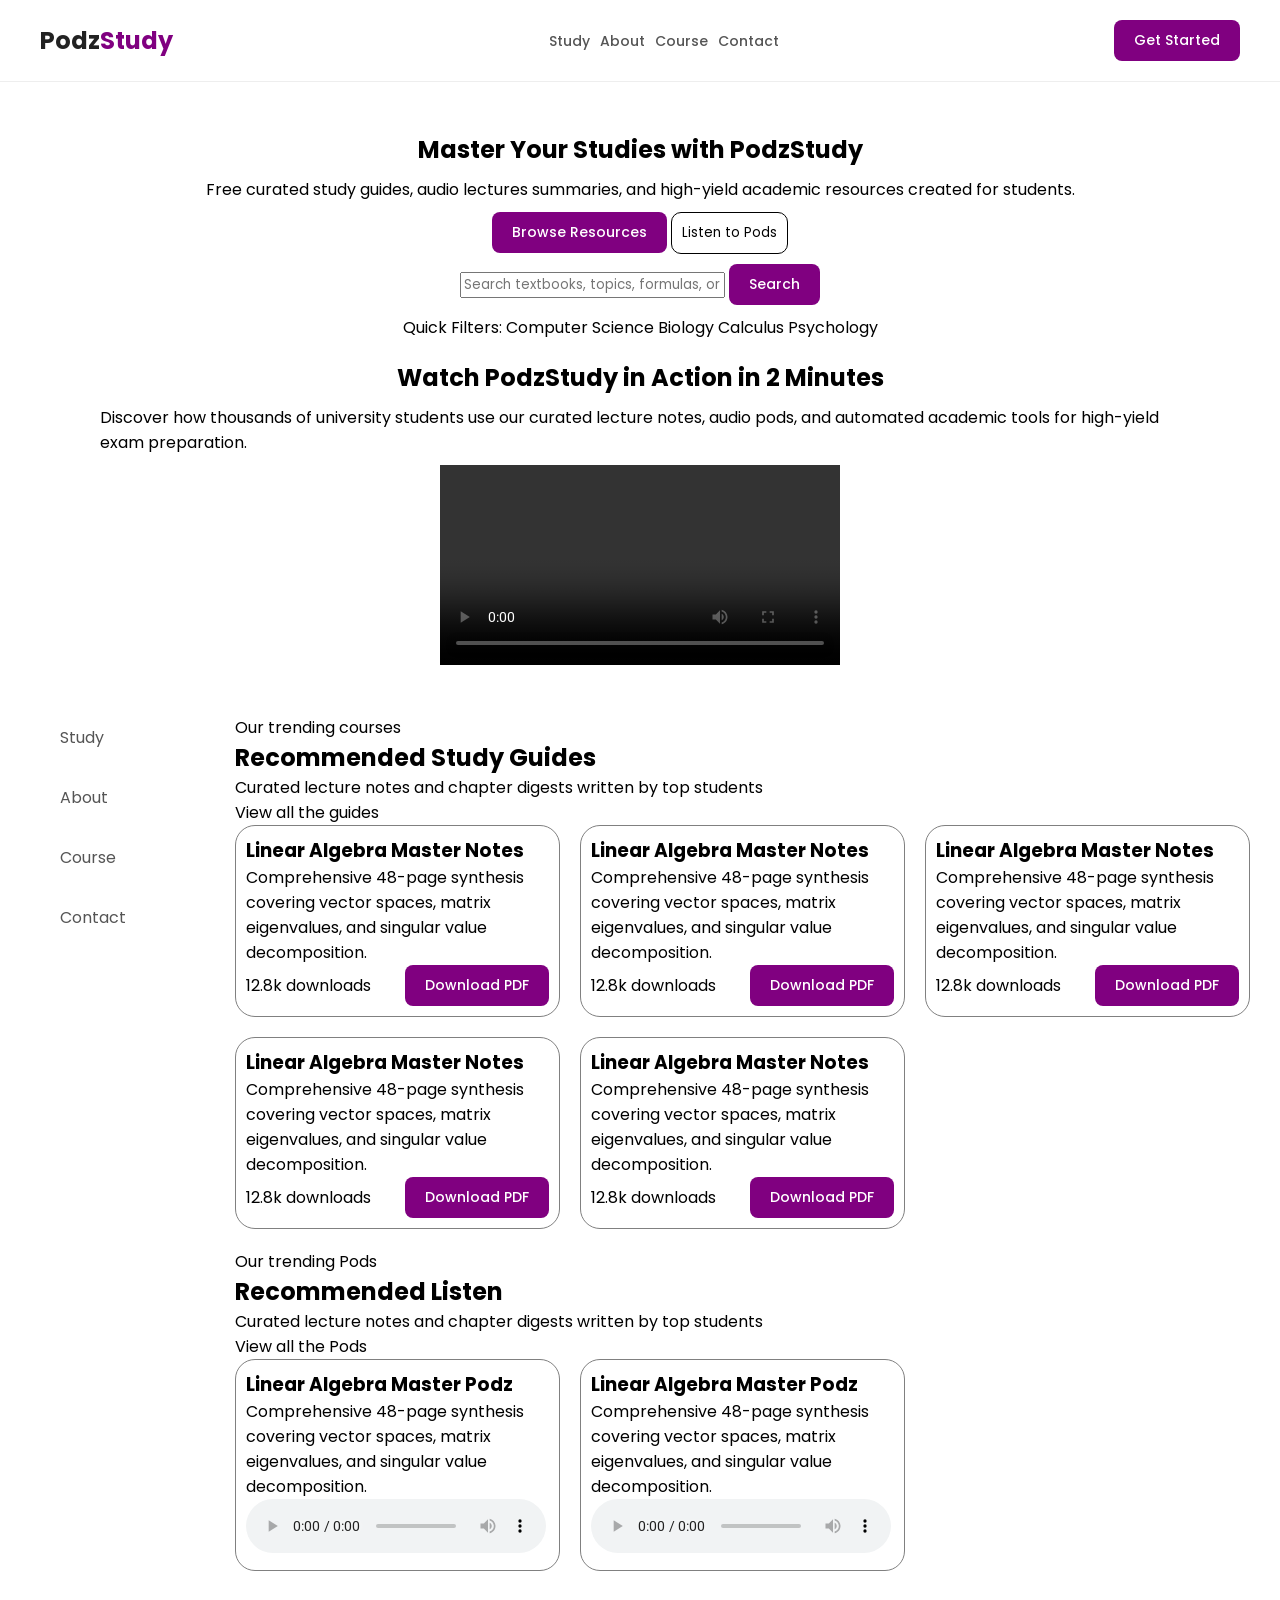
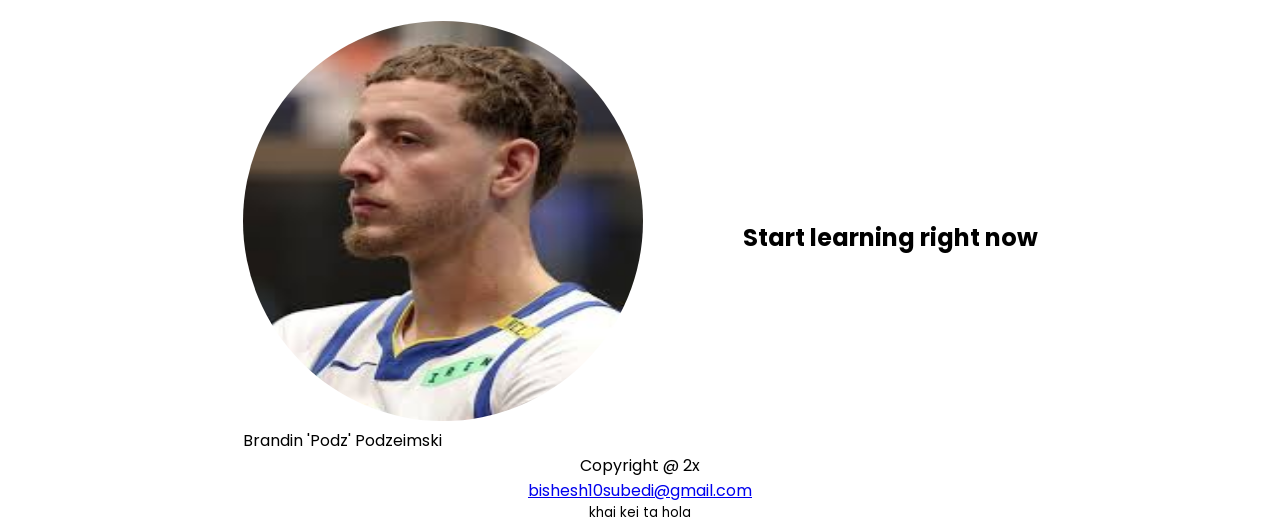
==== workshop/index.html @ e996f2d4 "complete first version of podzstudy" ====
<!DOCTYPE html>
<html lang="en">
<head>
  <meta charset="UTF-8">
  <meta name="viewport" content="width=device-width, initial-scale=1.0">
  <title>PodzStudy</title>
  <link rel="stylesheet" href="style.css">
</head>
<body>

  <header class="site-header">
    <nav>
      <a href="#" class="logo">Podz<span>Study</span></a>
      <ul class="nav-links">
        <li><a href="#work">Study</a></li>
        <li><a href="#about">About</a></li>
        <li><a href="#teaching">Course</a></li>
        <li><a href="#contact">Contact</a></li>
      </ul>
      <button class="primary-button">
        Get Started
      </button>

    </nav>
  </header>


<main>

  <section class="hero">
  <h1> Master Your Studies with PodzStudy </h1>
  <p>Free curated study guides, audio lectures summaries, and high-yield academic resources created for students.</p>
  <div class="hero-buttons">
    <button class="primary-button">Browse Resources</button>
    <button class="secondary-button">Listen to Pods</button>
  </div>
  <div class="hero-search">
        <input type="text" placeholder="Search textbooks, topics, formulas, or summaries">
        <button class="primary-button">
          Search
        </button>
  </div>
  <div class="hero-suggestion">
    <span>Quick Filters: </span>
    <span class="suggestions">Computer Science</span>
    <span class="suggestions">Biology</span>
    <span class="suggestions">Calculus</span>
    <span class="suggestions">Psychology</span>
  </div>
</section>

  <section class="demo">

    <h2>
      Watch PodzStudy in Action in 2 Minutes
    </h2>
    <p>Discover how thousands of university students use our curated lecture notes, audio pods, and automated academic tools for high-yield exam preparation.</p>


    <video width="400" controls>
  <source src="mov_bbb.mp4" type="video/mp4">
  <source src="mov_bbb.ogg" type="video/ogg">
  Your browser does not support HTML video.
</video>
  </section>



  <div class="content-layout">
      <aside>
    <ul class="links">
        <li><a href="#work">Study</a></li>
        <li><a href="#about">About</a></li>
        <li><a href="#teaching">Course</a></li>
        <li><a href="#contact">Contact</a></li>
      </ul>
  </aside>

  <div>
  <section class="popular">
  <div>
  <p>Our trending courses</p>
  <h2>Recommended Study Guides</h2>
  <p>Curated lecture notes and chapter digests written by top students</p>
  <span>View all the guides</span>
  <div class="cards">
    <div class="card">
      <h3>Linear Algebra Master Notes</h3>
      <p>Comprehensive 48-page synthesis covering vector spaces, matrix eigenvalues, and singular value decomposition.</p>
      <div class="download-details">
        <span>12.8k downloads</span>
        <button class="primary-button">Download PDF</button>
      </div>
    </div>

    <div class="card">
      <h3>Linear Algebra Master Notes</h3>
      <p>Comprehensive 48-page synthesis covering vector spaces, matrix eigenvalues, and singular value decomposition.</p>
      <div class="download-details">
        <span>12.8k downloads</span>
        <button class="primary-button">Download PDF</button>
      </div>
    </div>

    <div class="card">
      <h3>Linear Algebra Master Notes</h3>
      <p>Comprehensive 48-page synthesis covering vector spaces, matrix eigenvalues, and singular value decomposition.</p>
      <div class="download-details">
        <span>12.8k downloads</span>
        <button class="primary-button">Download PDF</button>
      </div>
    </div>

    <div class="card">

      <h3>Linear Algebra Master Notes</h3>
      <p>Comprehensive 48-page synthesis covering vector spaces, matrix eigenvalues, and singular value decomposition.</p>
      <div class="download-details">
        <span>12.8k downloads</span>
        <button class="primary-button">Download PDF</button>
      </div>
    </div>

    <div class="card">
      <h3>Linear Algebra Master Notes</h3>
      <p>Comprehensive 48-page synthesis covering vector spaces, matrix eigenvalues, and singular value decomposition.</p>
      <div class="download-details">
        <span>12.8k downloads</span>
        <button class="primary-button">Download PDF</button>
      </div>
    </div>
  </div>
</section>

<section class="popular">
  <div>
  <p>Our trending Pods</p>
  <h2>Recommended Listen</h2>
  <p>Curated lecture notes and chapter digests written by top students</p>
  <span>View all the Pods</span>
  <div class="cards">
        
    <div class="card">

      <h3>Linear Algebra Master Podz</h3>
      <p>Comprehensive 48-page synthesis covering vector spaces, matrix eigenvalues, and singular value decomposition.</p>
      <audio controls>
  <source src="horse.ogg" type="audio/ogg">
  <source src="horse.mp3" type="audio/mpeg">
Your browser does not support the audio element.
</audio>
    </div>
    <div class="card">

      <h3>Linear Algebra Master Podz</h3>
      <p>Comprehensive 48-page synthesis covering vector spaces, matrix eigenvalues, and singular value decomposition.</p>
      <audio controls>
  <source src="horse.ogg" type="audio/ogg">
  <source src="horse.mp3" type="audio/mpeg">
Your browser does not support the audio element.
</audio>
    </div>

  </div>
</section>
</div>
  </div>


<section class="advertisement">
<figure>
  <img src="podz.jpg" alt="him" style="width:400px">
  <figcaption>Brandin 'Podz' Podzeimski</figcaption>
</figure>
    <div>
      <h1>
        Start learning right now
      </h1>
    </div>
</section>

</main>


  <footer id="contact">
    <p>Copyright @ 2x</p>
    <p class="footer-mail"><a href="#">bishesh10subedi@gmail.com</a></p>
    <small>khai kei ta hola</small>
  </footer>

</body>
</html>
---- workshop/style.css ----
@import url('https://fonts.googleapis.com/css2?family=Poppins:wght@100;200;300;400;500;600;700;800;900&family=Roboto:wght@100..900&display=swap');

*{
	margin: 0px;
	font-family: 'Poppins', sans-serif;
}

.site-header {
    padding: 5px 40px;
    background-color: white;
    border-bottom: 1px solid #eeeeee;
}

nav {
    display: flex;
    justify-content: space-between;
    align-items: center;
    max-width: 1200px;
    margin: 0 auto;
    padding: 15px 0;
}

.logo {
    font-size: 24px;
    font-weight: 700;
    color: #222;
	text-decoration: none;

}

.logo span {
    color: purple;
}

.nav-links {
    display: flex;
    align-items: center;
    gap: 30px;
}

.nav-links a {
    color: #555;
    font-size: 14px;
    font-weight: 500;
    transition: color 0.2s ease;
    text-decoration: none;
}

.nav-links a:hover {
    color: purple;
}



/*  font-family: 'Poppins', sans-serif;
  font-weight: 300;*/

li{
	list-style-type: none;
}

.nav-links{
	display: flex;
	align-items: center;
	gap: 10px;
}


.primary-button {
    background-color: purple;
    color: white;
    border: none;
    padding: 10px 20px;
    border-radius: 8px;
    cursor: pointer;
    font-size: 14px;
    font-weight: 500;
    transition: background-color 0.2s ease;

}

.primary-button:hover {
    background-color: white;
    color: purple;
    border: solid purple 1px ;
}

.secondary-button{
	padding: 10px;
	border: 1px solid black;
	border-radius: 10px;
	background-color: white;
}

.hero{
	margin-top: 50px;
	display: flex;
	flex-direction: column;
	justify-content: center;
	align-items: center;
	gap: 10px;
}

.popular{
	display: flex;
	flex-direction: column;
	justify-content: space-between;
	margin: 20px 100px;
	gap: 20px;
}

.cards{
	display: grid;
	grid-template-columns: repeat(3, 1fr);
	gap: 20px;

}


.card{
	padding: 10px;
	border: 1px solid grey;
	border-radius: 20px;
}

.download-details{
	display: flex;
	justify-content: space-between;
	align-items: center;

}

.demo{
	display: flex;
	flex-direction: column;
	justify-content: center;
		align-items: center;
	gap: 10px;
	margin: 20px 100px;
}

.content-layout {
    display: flex;
    align-items: flex-start;
    gap: 25px;
    max-width: 1400px;
    margin: 30px auto;
    padding: 0 30px;
    box-sizing: border-box;
}

.content-layout aside {
    width: 180px;
    flex-shrink: 0;
    padding: 20px;
    border-radius: 12px;
    box-sizing: border-box;
}

.content-layout aside .links {
    display: flex;
    flex-direction: column;
    gap: 15px;
    padding: 0;

}

.content-layout aside .links a {
    display: block;
    color: #555;
    padding: 10px;
    border-radius: 8px;
    transition: 0.2s;
        text-decoration: none;
}

.content-layout aside .links a:hover {
    background-color: #e9e9ff;
    color: #6366f1;
}

.content-layout > div {
    flex: 1;
    min-width: 0;
}

.content-layout .popular {
    margin: 20px 0;
    min-width: 0;
}



.advertisement{
	display: flex;
	gap: 100px;
	align-items: center;
	justify-content: center;
}

figure img{
	border-radius: 100%;
	height: 400px;
}


footer{
	display: flex;
	flex-direction: column;
	align-items: center;
	justify-content: center;
}
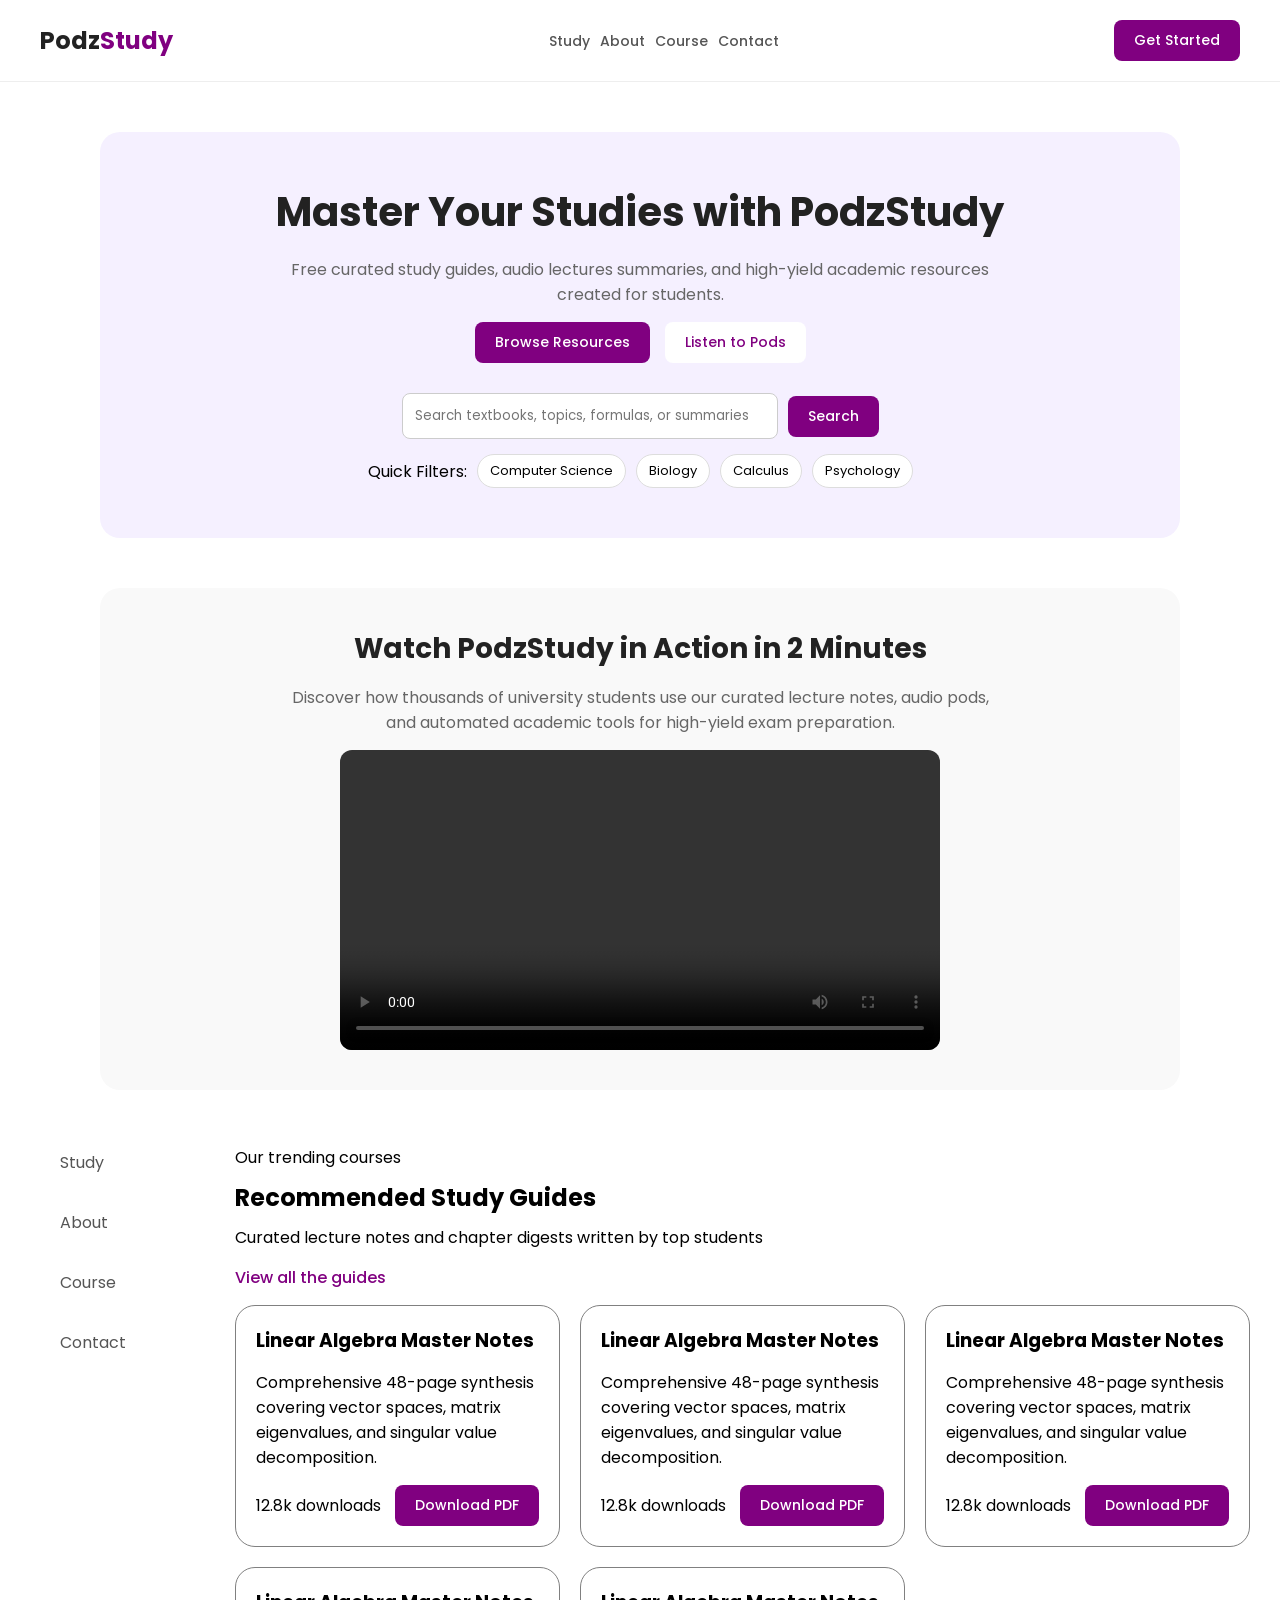
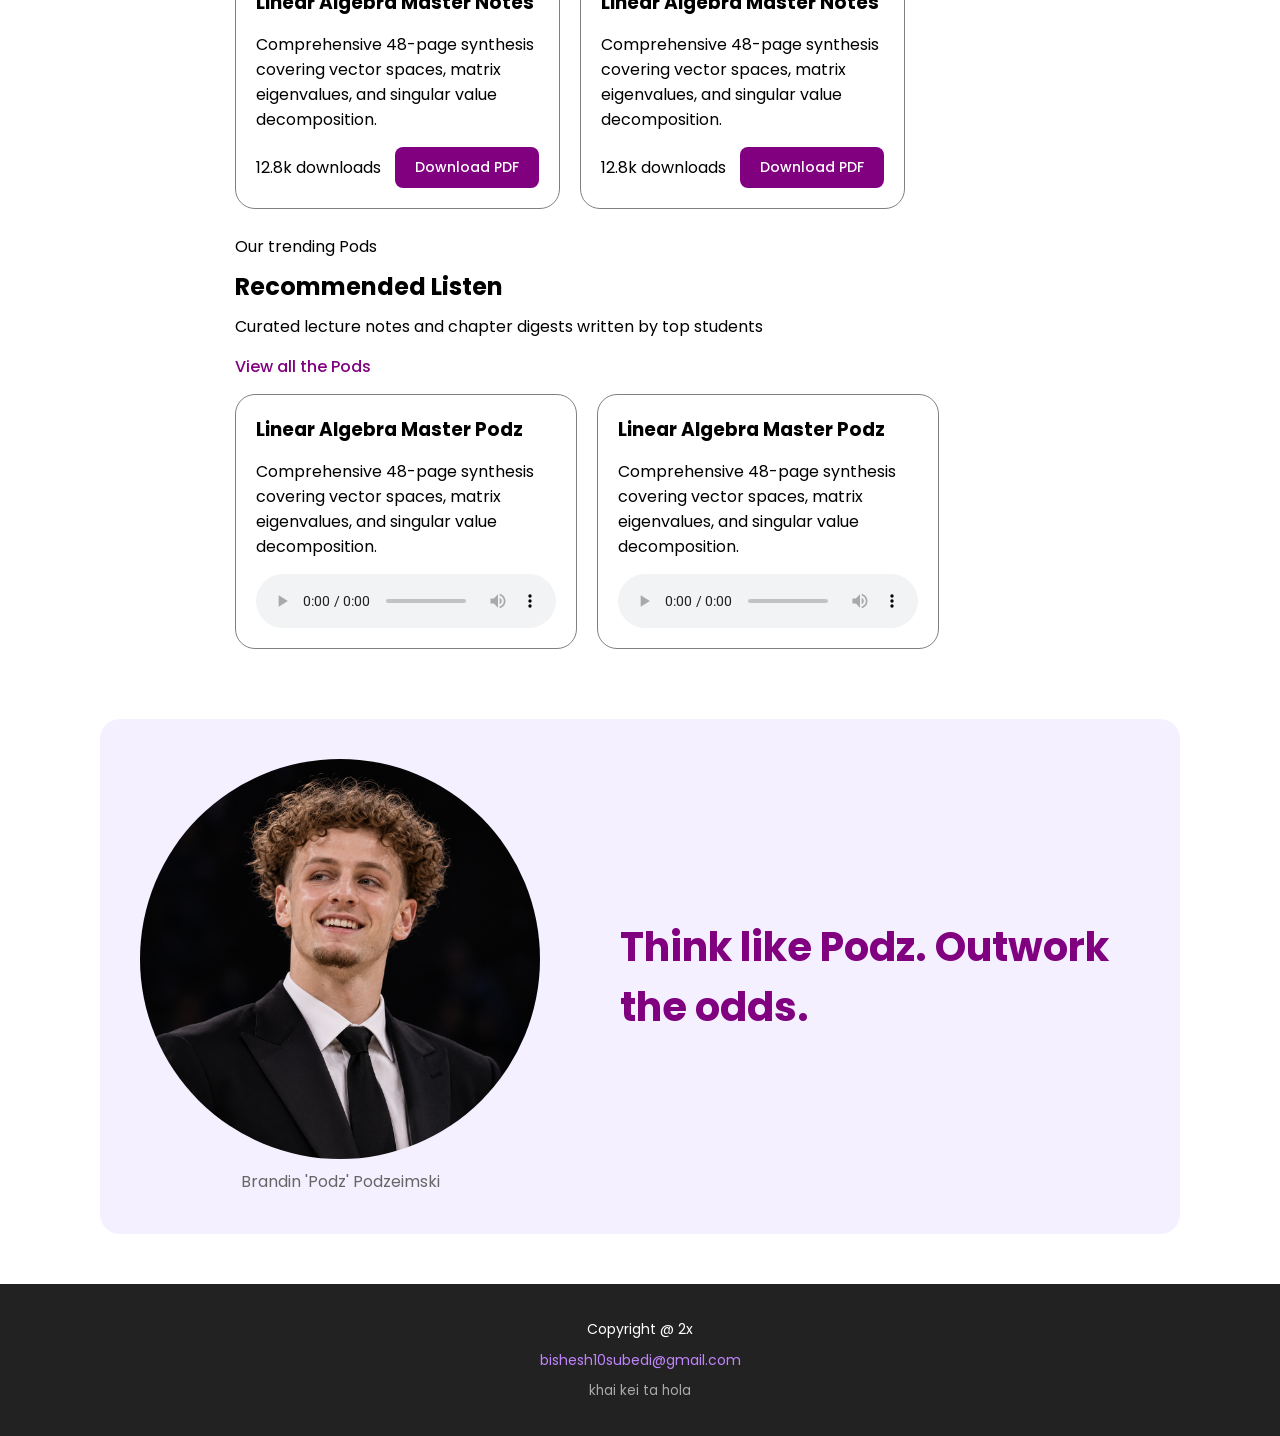
==== commit d1535853: "make changes to css and add responsiveness" ====
--- a/workshop/index.html
+++ b/workshop/index.html
@@ -169,13 +169,13 @@
 
 <section class="advertisement">
 <figure>
-  <img src="podz.jpg" alt="him" style="width:400px">
+  <img src="podz.png" alt="him" style="width:400px">
   <figcaption>Brandin 'Podz' Podzeimski</figcaption>
 </figure>
     <div>
-      <h1>
-        Start learning right now
-      </h1>
+      <h2>
+        Think like Podz. Outwork the odds.
+      </h2>
     </div>
 </section>
 
--- a/workshop/style.css
+++ b/workshop/style.css
@@ -50,10 +50,6 @@
     color: purple;
 }
 
-
-
-/*  font-family: 'Poppins', sans-serif;
-  font-weight: 300;*/
 
 li{
 	list-style-type: none;
@@ -76,7 +72,6 @@
     font-size: 14px;
     font-weight: 500;
     transition: background-color 0.2s ease;
-
 }
 
 .primary-button:hover {
@@ -86,20 +81,23 @@
 }
 
 .secondary-button{
-	padding: 10px;
-	border: 1px solid black;
-	border-radius: 10px;
-	background-color: white;
-}
-
-.hero{
-	margin-top: 50px;
-	display: flex;
-	flex-direction: column;
-	justify-content: center;
-	align-items: center;
-	gap: 10px;
-}
+    background-color: white;
+    color: purple;
+    border: none;
+    padding: 10px 20px;
+    border-radius: 8px;
+    cursor: pointer;
+    font-size: 14px;
+    font-weight: 500;
+    transition: background-color 0.2s ease;
+}
+
+.secondary-button:hover {
+    background-color: purple;
+    color: white;
+    border: solid purple 1px ;
+}
+
 
 .popular{
 	display: flex;
@@ -116,9 +114,28 @@
 
 }
 
+.popular h2 {
+    margin: 10px 0;
+}
+
+.popular p{
+    margin: 5px 0;
+}
+
+
+.popular > div > span {
+    display: inline-block;
+    margin: 10px 0 15px;
+    color: purple;
+    cursor: pointer;
+    font-weight: 500;
+}
 
 .card{
-	padding: 10px;
+    display: flex;
+    flex-direction: column;
+    gap: 10px;
+	padding: 20px 20px;
 	border: 1px solid grey;
 	border-radius: 20px;
 }
@@ -130,14 +147,6 @@
 
 }
 
-.demo{
-	display: flex;
-	flex-direction: column;
-	justify-content: center;
-		align-items: center;
-	gap: 10px;
-	margin: 20px 100px;
-}
 
 .content-layout {
     display: flex;
@@ -189,24 +198,325 @@
     min-width: 0;
 }
 
-
-
-.advertisement{
-	display: flex;
-	gap: 100px;
-	align-items: center;
-	justify-content: center;
-}
-
-figure img{
-	border-radius: 100%;
-	height: 400px;
-}
-
-
-footer{
-	display: flex;
-	flex-direction: column;
-	align-items: center;
-	justify-content: center;
+.hero {
+    display: flex;
+    flex-direction: column;
+    align-items: center;
+    justify-content: center;
+    gap: 15px;
+
+    margin: 50px 100px;
+    padding: 50px 30px;
+
+    background-color: #f5f0ff;
+    border-radius: 20px;
+    text-align: center;
+}
+
+.hero h1 {
+    font-size: 40px;
+    color: #222;
+}
+
+.hero p {
+    color: #666;
+    max-width: 700px;
+    text-align: center;
+}
+
+.hero-buttons {
+    display: flex;
+    justify-content: center;
+    align-items: center;
+    gap: 15px;
+}
+
+.hero-search {
+    display: flex;
+    justify-content: center;
+    align-items: center;
+    gap: 10px;
+    margin-top: 15px;
+}
+
+.hero-search input {
+    width: 350px;
+    padding: 12px;
+    border: 1px solid #ccc;
+    border-radius: 8px;
+}
+
+.hero-suggestion {
+    display: flex;
+    justify-content: center;
+    align-items: center;
+    flex-wrap: wrap;
+    gap: 10px;
+}
+
+.suggestions {
+    padding: 6px 12px;
+    background-color: white;
+    border: 1px solid #ddd;
+    border-radius: 20px;
+    font-size: 13px;
+}
+
+.demo {
+    display: flex;
+    flex-direction: column;
+    align-items: center;
+    justify-content: center;
+    gap: 15px;
+
+    margin: 30px 100px;
+    padding: 40px;
+
+    background-color: #f9f9f9;
+    border-radius: 20px;
+    text-align: center;
+}
+
+.demo h2 {
+    font-size: 28px;
+    color: #222;
+}
+
+.demo p {
+    max-width: 700px;
+    color: #666;
+    text-align: center;
+}
+
+.demo video {
+    width: 100%;
+    max-width: 600px;
+    border-radius: 12px;
+}
+
+.advertisement {
+    display: flex;
+    align-items: center;
+    justify-content: center;
+    gap: 80px;
+
+    margin: 50px 100px;
+    padding: 40px;
+
+    background-color: #f5f0ff;
+    border-radius: 20px;
+}
+
+.advertisement figure {
+    display: flex;
+    flex-direction: column;
+    align-items: center;
+    gap: 10px;
+}
+
+.advertisement figure img {
+    width: 400px;
+    height: 400px;
+    border-radius: 50%;
+    object-fit: cover;
+}
+
+.advertisement figcaption {
+    color: #666;
+}
+
+.advertisement h2 {
+    font-size: 40px;
+    color: purple;
+}
+
+footer {
+    display: flex;
+    flex-direction: column;
+    align-items: center;
+    justify-content: center;
+    gap: 10px;
+
+    padding: 35px 20px;
+    margin-top: 50px;
+
+    background-color: #222;
+    color: white;
+    text-align: center;
+}
+
+footer p {
+    font-size: 14px;
+}
+
+.footer-mail a {
+    color: #c084fc;
+    text-decoration: none;
+}
+
+.footer-mail a:hover {
+    text-decoration: underline;
+}
+
+footer small {
+    color: #aaa;
+}
+
+
+
+@media (max-width: 1024px) {
+
+    .cards {
+        grid-template-columns: repeat(2, 1fr);
+    }
+
+    /* Hide sidebar */
+    .content-layout aside {
+        display: none;
+    }
+
+    .content-layout {
+        padding: 0 25px;
+    }
+
+    .popular {
+        margin: 20px 0;
+    }
+
+    .advertisement {
+        margin: 30px 25px;
+        gap: 30px;
+        padding: 30px;
+    }
+
+    .advertisement figure img {
+        width: 280px;
+        height: 280px;
+    }
+}
+
+@media (max-width: 768px) {
+
+    /* Navigation */
+    .nav-links {
+        display: none;
+    }
+
+    .site-header {
+        padding: 5px 20px;
+    }
+
+    .hero {
+        margin: 20px;
+        padding: 35px 15px;
+    }
+
+    .hero h1 {
+        font-size: 28px;
+    }
+
+    .hero-search input {
+        width: 100%;
+        min-width: 0;
+    }
+
+    .demo {
+        margin: 20px;
+        padding: 25px 15px;
+    }
+
+    .demo h2 {
+        font-size: 23px;
+    }
+
+    .content-layout {
+        padding: 0 20px;
+    }
+
+    .content-layout aside {
+        display: none;
+    }
+
+    .popular {
+        margin: 20px 0;
+    }
+
+    .cards {
+        grid-template-columns: repeat(2, 1fr);
+    }
+
+    .advertisement {
+        flex-direction: column;
+        text-align: center;
+        margin: 30px 20px;
+        padding: 25px 15px;
+        gap: 15px;
+    }
+
+    .advertisement figure {
+        margin: 0;
+    }
+
+    .advertisement figure img {
+        width: 220px;
+        height: 220px;
+        max-width: 100%;
+        object-fit: cover;
+    }
+
+    .advertisement h1 {
+        font-size: 30px;
+    }
+}
+
+
+@media (max-width: 480px) {
+
+    .cards {
+        grid-template-columns: 1fr;
+    }
+
+    .hero h1 {
+        font-size: 24px;
+    }
+
+    .hero-buttons {
+        flex-direction: column;
+        width: 100%;
+    }
+
+    .hero-buttons button {
+        width: 100%;
+    }
+
+    .hero-search {
+        width: 100%;
+    }
+
+    .hero-search input {
+        width: 100%;
+        box-sizing: border-box;
+    }
+
+    .hero-suggestion {
+        gap: 6px;
+    }
+
+    .demo video {
+        width: 100%;
+    }
+
+    /* Advertisement */
+    .advertisement figure img {
+        width: 180px;
+        height: 180px;
+    }
+
+    .advertisement h1 {
+        font-size: 25px;
+    }
+
+    footer {
+        padding: 25px 15px;
+    }
 }
